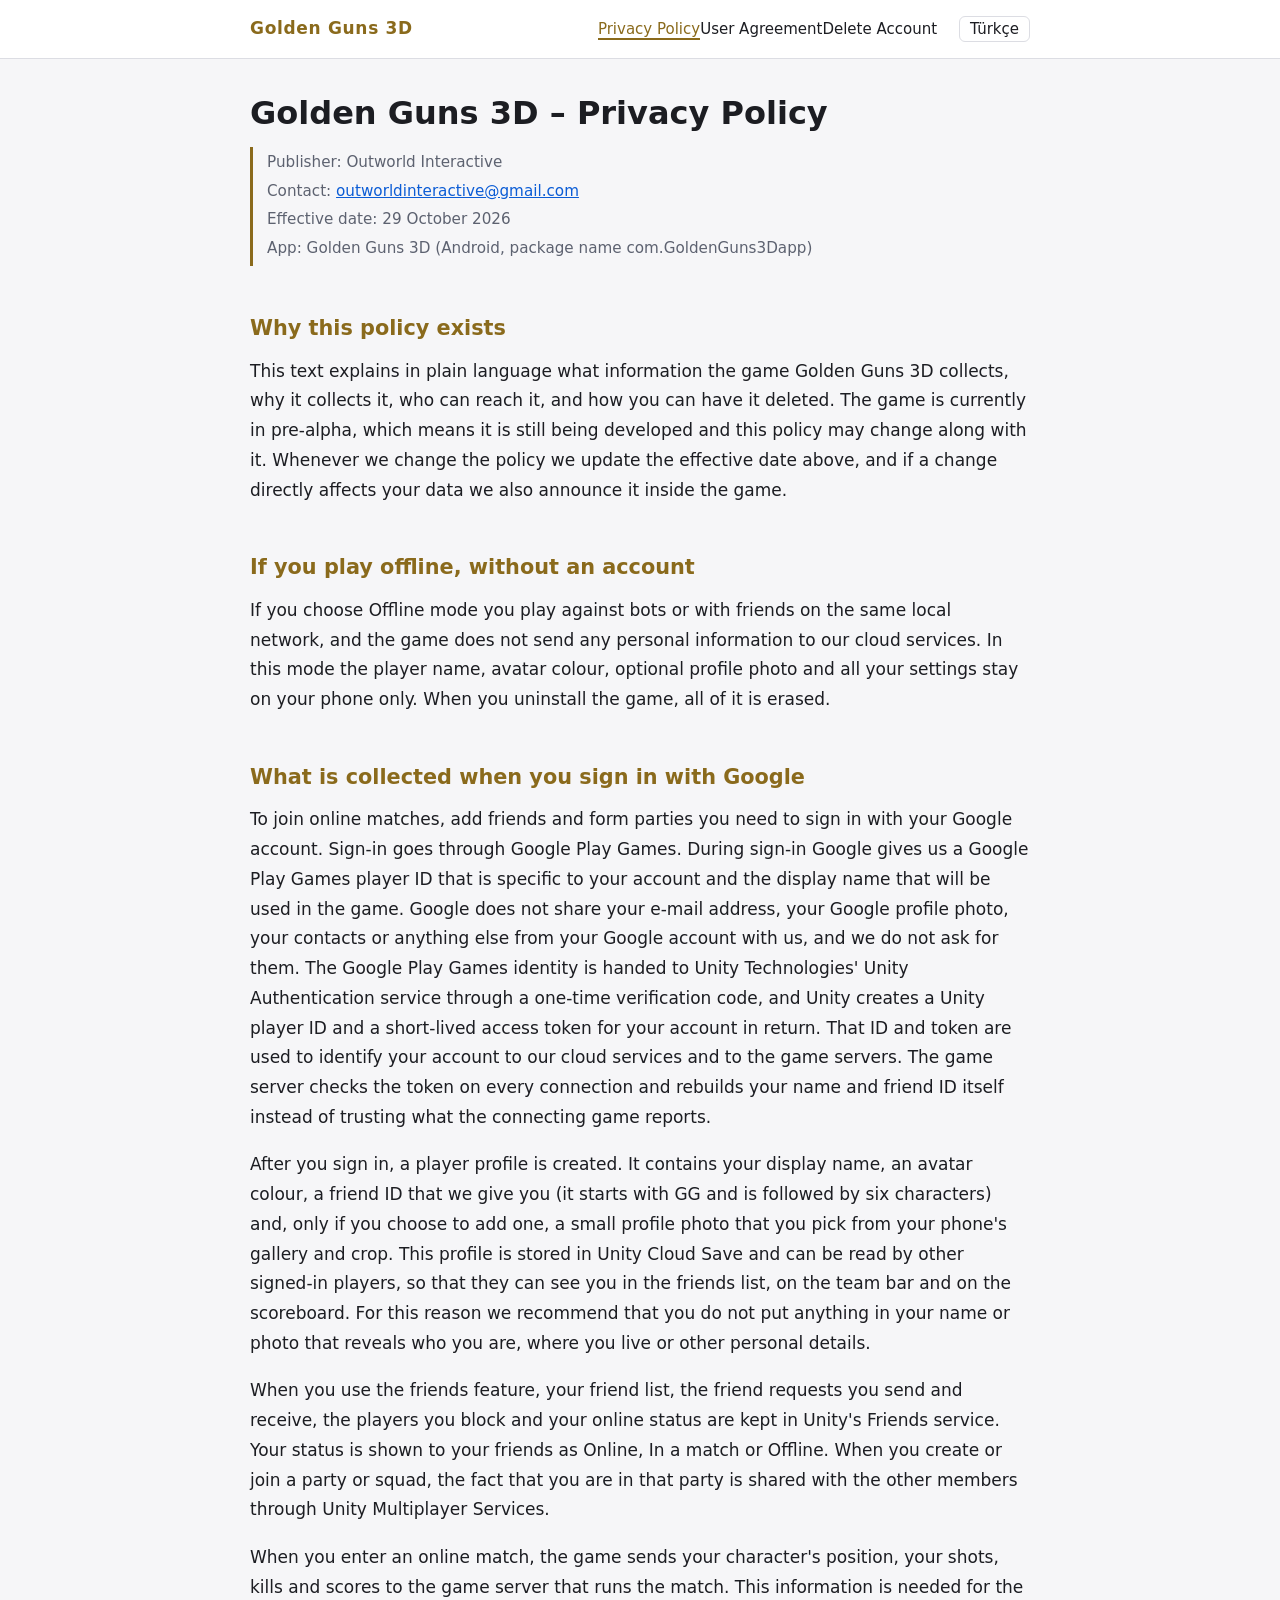
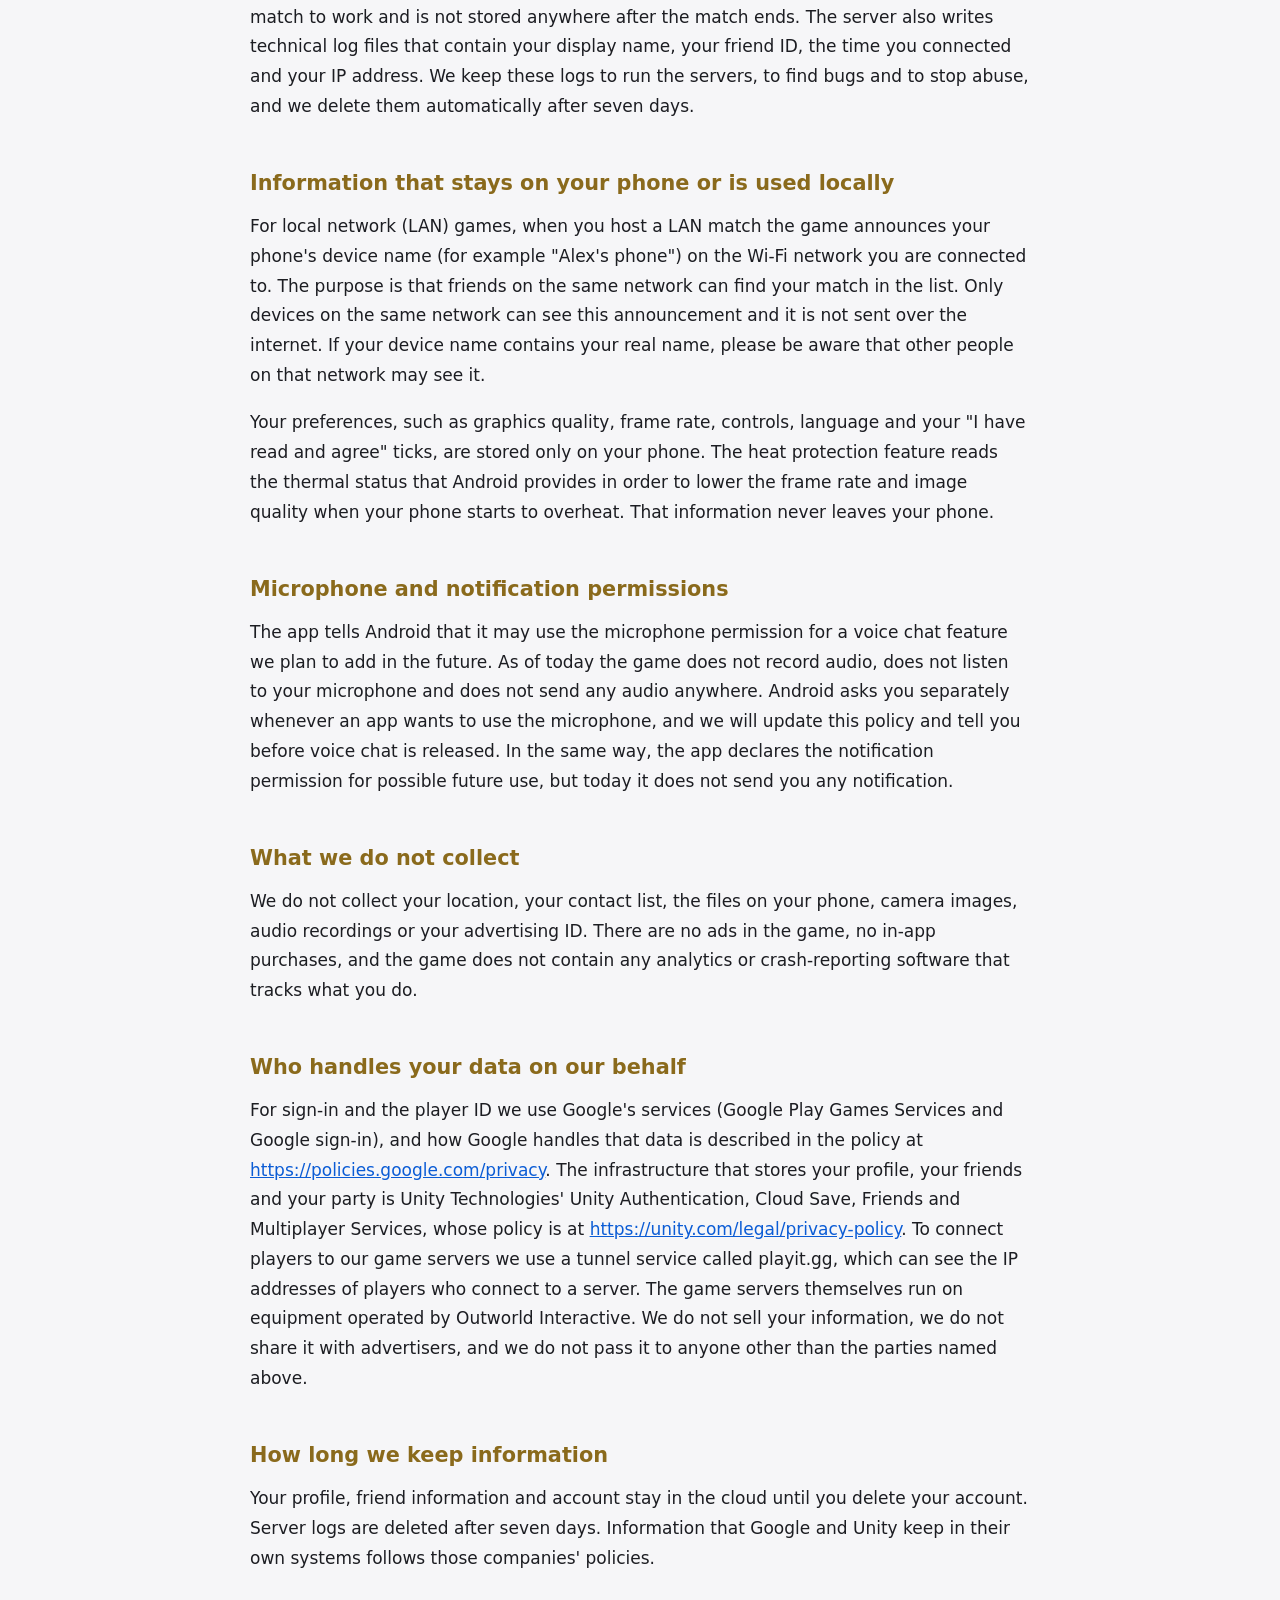
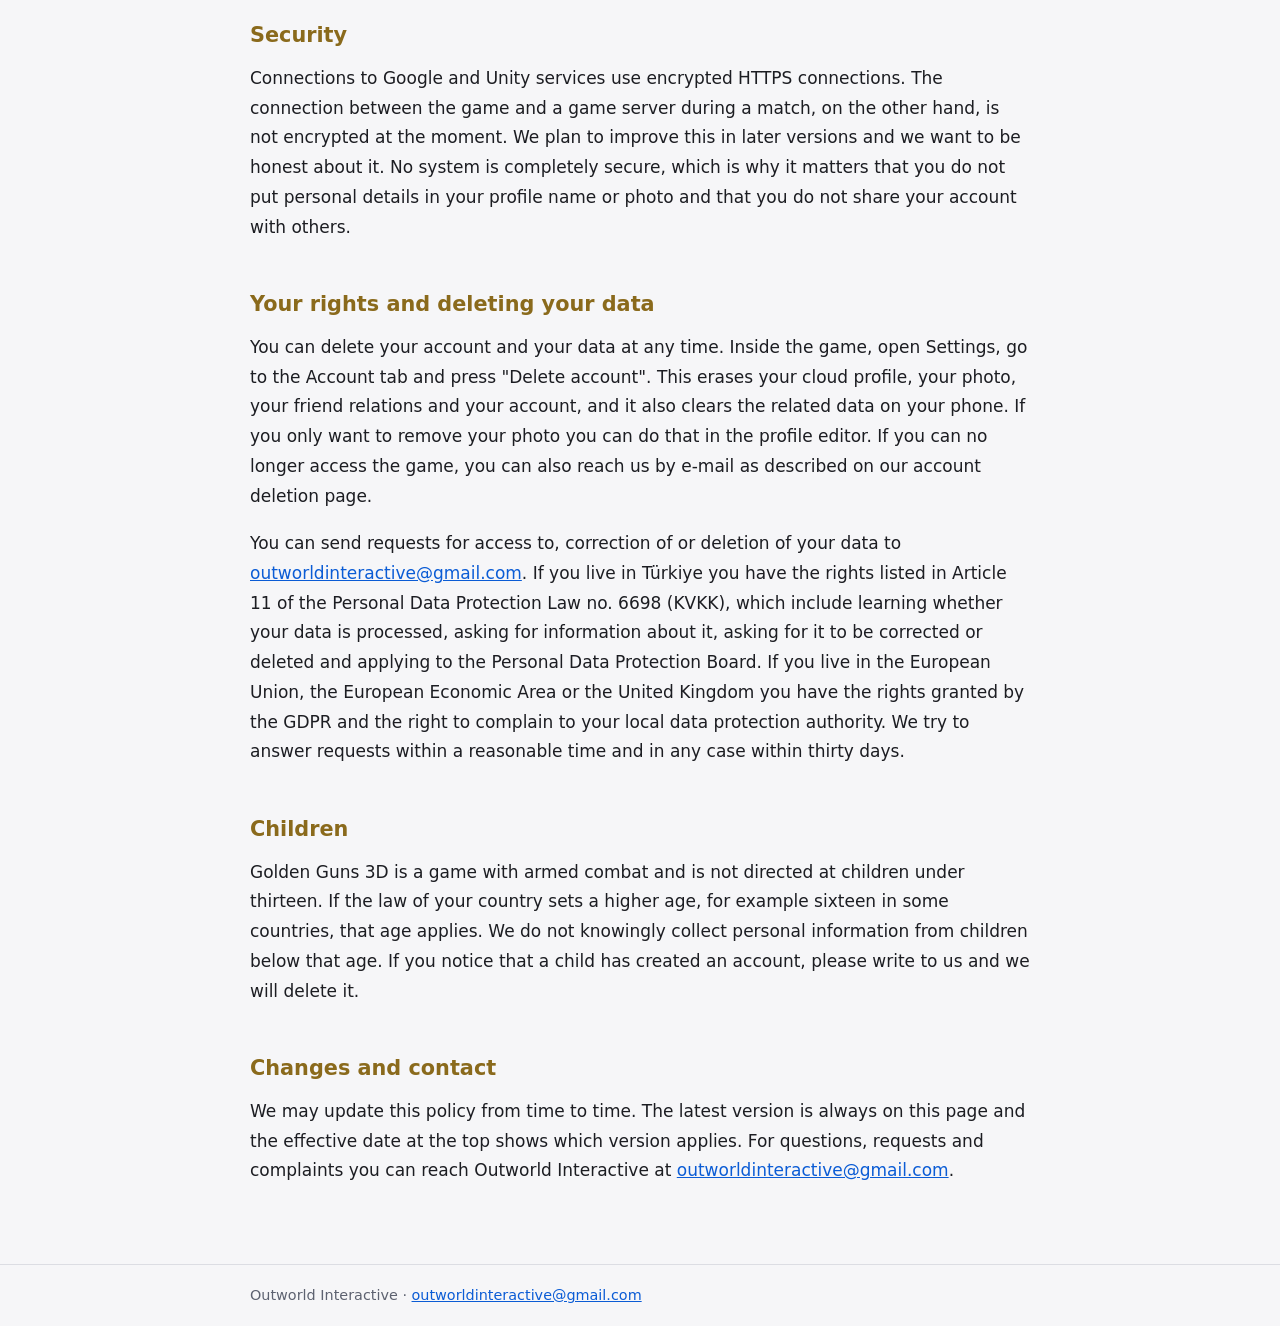
==== en/privacy-policy.html @ fe07d341 "Privacy policy, user agreement and account deletion pages" ====
<!doctype html>
<html lang="en">
<head>
<meta charset="utf-8">
<meta name="viewport" content="width=device-width, initial-scale=1">
<title>Golden Guns 3D – Privacy Policy</title>
<meta name="description" content="Golden Guns 3D - Privacy Policy">
<link rel="stylesheet" href="../style.css">
</head>
<body>
<header><div class="bar"><a class="brand" href="../index.html">Golden Guns 3D</a><nav><a href="privacy-policy.html" class="on">Privacy Policy</a><a href="user-agreement.html">User Agreement</a><a href="delete-account.html">Delete Account</a></nav><span class="lang"><a href="../tr/gizlilik-politikasi.html">Türkçe</a></span></div></header>
<main>
<h1>Golden Guns 3D – Privacy Policy</h1>
<div class="meta"><p>Publisher: Outworld Interactive</p><p>Contact: <a href="mailto:outworldinteractive@gmail.com">outworldinteractive@gmail.com</a></p><p>Effective date: 29 October 2026</p><p>App: Golden Guns 3D (Android, package name com.GoldenGuns3Dapp)</p></div>
<h2>Why this policy exists</h2>
<p>This text explains in plain language what information the game Golden Guns 3D collects, why it collects it, who can reach it, and how you can have it deleted. The game is currently in pre-alpha, which means it is still being developed and this policy may change along with it. Whenever we change the policy we update the effective date above, and if a change directly affects your data we also announce it inside the game.</p>
<h2>If you play offline, without an account</h2>
<p>If you choose Offline mode you play against bots or with friends on the same local network, and the game does not send any personal information to our cloud services. In this mode the player name, avatar colour, optional profile photo and all your settings stay on your phone only. When you uninstall the game, all of it is erased.</p>
<h2>What is collected when you sign in with Google</h2>
<p>To join online matches, add friends and form parties you need to sign in with your Google account. Sign-in goes through Google Play Games. During sign-in Google gives us a Google Play Games player ID that is specific to your account and the display name that will be used in the game. Google does not share your e-mail address, your Google profile photo, your contacts or anything else from your Google account with us, and we do not ask for them. The Google Play Games identity is handed to Unity Technologies' Unity Authentication service through a one-time verification code, and Unity creates a Unity player ID and a short-lived access token for your account in return. That ID and token are used to identify your account to our cloud services and to the game servers. The game server checks the token on every connection and rebuilds your name and friend ID itself instead of trusting what the connecting game reports.</p>
<p>After you sign in, a player profile is created. It contains your display name, an avatar colour, a friend ID that we give you (it starts with GG and is followed by six characters) and, only if you choose to add one, a small profile photo that you pick from your phone's gallery and crop. This profile is stored in Unity Cloud Save and can be read by other signed-in players, so that they can see you in the friends list, on the team bar and on the scoreboard. For this reason we recommend that you do not put anything in your name or photo that reveals who you are, where you live or other personal details.</p>
<p>When you use the friends feature, your friend list, the friend requests you send and receive, the players you block and your online status are kept in Unity's Friends service. Your status is shown to your friends as Online, In a match or Offline. When you create or join a party or squad, the fact that you are in that party is shared with the other members through Unity Multiplayer Services.</p>
<p>When you enter an online match, the game sends your character's position, your shots, kills and scores to the game server that runs the match. This information is needed for the match to work and is not stored anywhere after the match ends. The server also writes technical log files that contain your display name, your friend ID, the time you connected and your IP address. We keep these logs to run the servers, to find bugs and to stop abuse, and we delete them automatically after seven days.</p>
<h2>Information that stays on your phone or is used locally</h2>
<p>For local network (LAN) games, when you host a LAN match the game announces your phone's device name (for example "Alex's phone") on the Wi-Fi network you are connected to. The purpose is that friends on the same network can find your match in the list. Only devices on the same network can see this announcement and it is not sent over the internet. If your device name contains your real name, please be aware that other people on that network may see it.</p>
<p>Your preferences, such as graphics quality, frame rate, controls, language and your "I have read and agree" ticks, are stored only on your phone. The heat protection feature reads the thermal status that Android provides in order to lower the frame rate and image quality when your phone starts to overheat. That information never leaves your phone.</p>
<h2>Microphone and notification permissions</h2>
<p>The app tells Android that it may use the microphone permission for a voice chat feature we plan to add in the future. As of today the game does not record audio, does not listen to your microphone and does not send any audio anywhere. Android asks you separately whenever an app wants to use the microphone, and we will update this policy and tell you before voice chat is released. In the same way, the app declares the notification permission for possible future use, but today it does not send you any notification.</p>
<h2>What we do not collect</h2>
<p>We do not collect your location, your contact list, the files on your phone, camera images, audio recordings or your advertising ID. There are no ads in the game, no in-app purchases, and the game does not contain any analytics or crash-reporting software that tracks what you do.</p>
<h2>Who handles your data on our behalf</h2>
<p>For sign-in and the player ID we use Google's services (Google Play Games Services and Google sign-in), and how Google handles that data is described in the policy at <a href="https://policies.google.com/privacy" rel="noopener">https://policies.google.com/privacy</a>. The infrastructure that stores your profile, your friends and your party is Unity Technologies' Unity Authentication, Cloud Save, Friends and Multiplayer Services, whose policy is at <a href="https://unity.com/legal/privacy-policy" rel="noopener">https://unity.com/legal/privacy-policy</a>. To connect players to our game servers we use a tunnel service called playit.gg, which can see the IP addresses of players who connect to a server. The game servers themselves run on equipment operated by Outworld Interactive. We do not sell your information, we do not share it with advertisers, and we do not pass it to anyone other than the parties named above.</p>
<h2>How long we keep information</h2>
<p>Your profile, friend information and account stay in the cloud until you delete your account. Server logs are deleted after seven days. Information that Google and Unity keep in their own systems follows those companies' policies.</p>
<h2>Security</h2>
<p>Connections to Google and Unity services use encrypted HTTPS connections. The connection between the game and a game server during a match, on the other hand, is not encrypted at the moment. We plan to improve this in later versions and we want to be honest about it. No system is completely secure, which is why it matters that you do not put personal details in your profile name or photo and that you do not share your account with others.</p>
<h2>Your rights and deleting your data</h2>
<p>You can delete your account and your data at any time. Inside the game, open Settings, go to the Account tab and press "Delete account". This erases your cloud profile, your photo, your friend relations and your account, and it also clears the related data on your phone. If you only want to remove your photo you can do that in the profile editor. If you can no longer access the game, you can also reach us by e-mail as described on our account deletion page.</p>
<p>You can send requests for access to, correction of or deletion of your data to <a href="mailto:outworldinteractive@gmail.com">outworldinteractive@gmail.com</a>. If you live in Türkiye you have the rights listed in Article 11 of the Personal Data Protection Law no. 6698 (KVKK), which include learning whether your data is processed, asking for information about it, asking for it to be corrected or deleted and applying to the Personal Data Protection Board. If you live in the European Union, the European Economic Area or the United Kingdom you have the rights granted by the GDPR and the right to complain to your local data protection authority. We try to answer requests within a reasonable time and in any case within thirty days.</p>
<h2>Children</h2>
<p>Golden Guns 3D is a game with armed combat and is not directed at children under thirteen. If the law of your country sets a higher age, for example sixteen in some countries, that age applies. We do not knowingly collect personal information from children below that age. If you notice that a child has created an account, please write to us and we will delete it.</p>
<h2>Changes and contact</h2>
<p>We may update this policy from time to time. The latest version is always on this page and the effective date at the top shows which version applies. For questions, requests and complaints you can reach Outworld Interactive at <a href="mailto:outworldinteractive@gmail.com">outworldinteractive@gmail.com</a>.</p>
</main>
<footer><div>Outworld Interactive &middot; <a href="mailto:outworldinteractive@gmail.com">outworldinteractive@gmail.com</a></div></footer>
</body>
</html>
---- style.css ----
:root { --bg:#0f1116; --card:#171a22; --text:#e9e9ee; --muted:#9aa0ae; --accent:#cba857; --link:#8fc1ff; --line:#2a2f3b; }
@media (prefers-color-scheme: light) { :root { --bg:#f6f6f8; --card:#ffffff; --text:#1c1d22; --muted:#5d6270; --accent:#8a6a1c; --link:#0b5cd5; --line:#dcdde3; } }
* { box-sizing: border-box; }
body { margin:0; background:var(--bg); color:var(--text); font:17px/1.75 system-ui, -apple-system, "Segoe UI", Roboto, Arial, sans-serif; }
header { border-bottom:1px solid var(--line); background:var(--card); }
.bar { max-width:820px; margin:0 auto; padding:14px 20px; display:flex; flex-wrap:wrap; gap:10px 22px; align-items:center; }
.brand { font-weight:700; letter-spacing:.04em; color:var(--accent); text-decoration:none; margin-right:auto; }
nav a, .lang a { color:var(--text); text-decoration:none; font-size:15px; }
nav a:hover, .lang a:hover { color:var(--accent); }
nav a.on { color:var(--accent); border-bottom:2px solid var(--accent); }
.lang a { border:1px solid var(--line); border-radius:6px; padding:3px 10px; }
main { max-width:820px; margin:0 auto; padding:34px 20px 60px; }
h1 { font-size:2rem; line-height:1.25; margin:0 0 14px; }
h2 { font-size:1.3rem; margin:2.1em 0 .5em; color:var(--accent); }
p { margin:0 0 1.05em; }
.meta { color:var(--muted); font-size:.95rem; border-left:3px solid var(--accent); padding:2px 0 2px 14px; margin:0 0 26px; }
.meta p { margin:0 0 .15em; }
a { color:var(--link); }
.cards { display:grid; gap:14px; margin-top:24px; }
.card { display:block; background:var(--card); border:1px solid var(--line); border-radius:10px; padding:16px 18px; text-decoration:none; color:var(--text); }
.card:hover { border-color:var(--accent); }
.card small { display:block; color:var(--muted); }
footer { border-top:1px solid var(--line); color:var(--muted); font-size:.9rem; }
footer div { max-width:820px; margin:0 auto; padding:18px 20px; }
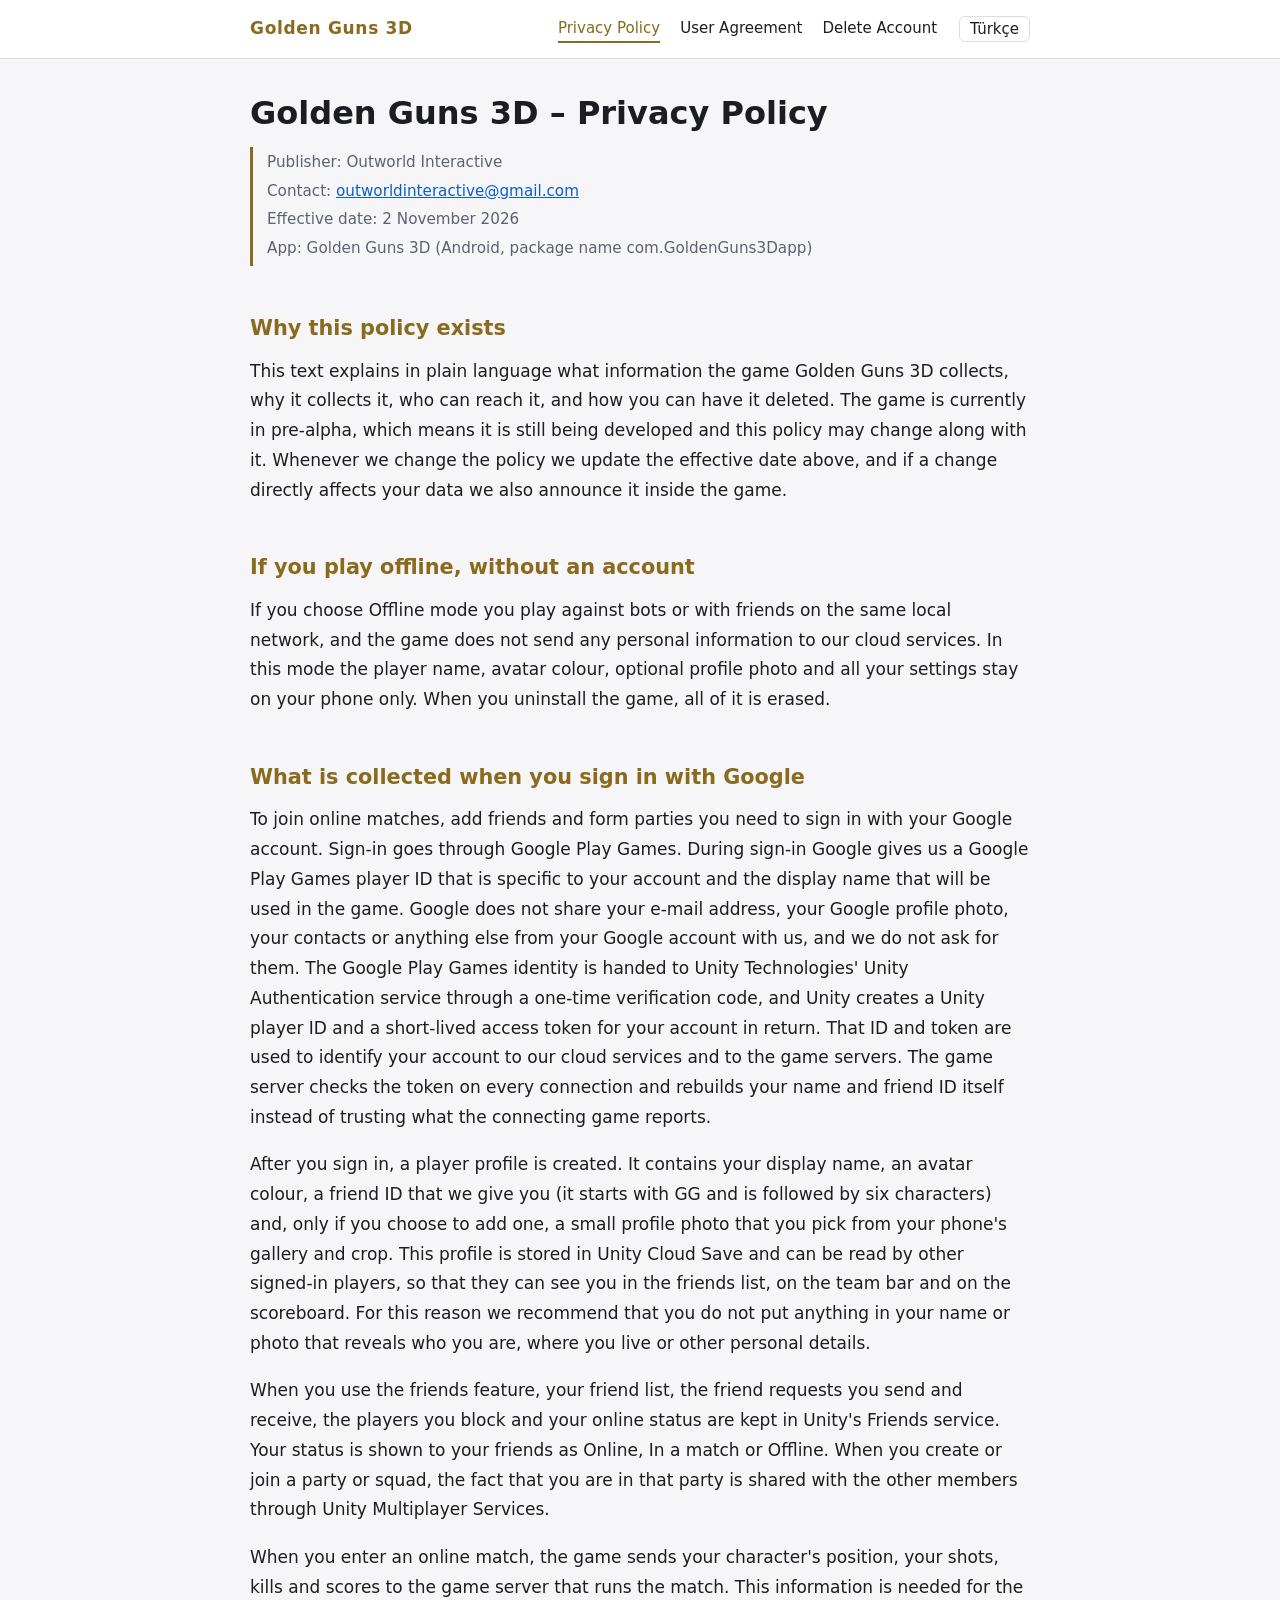
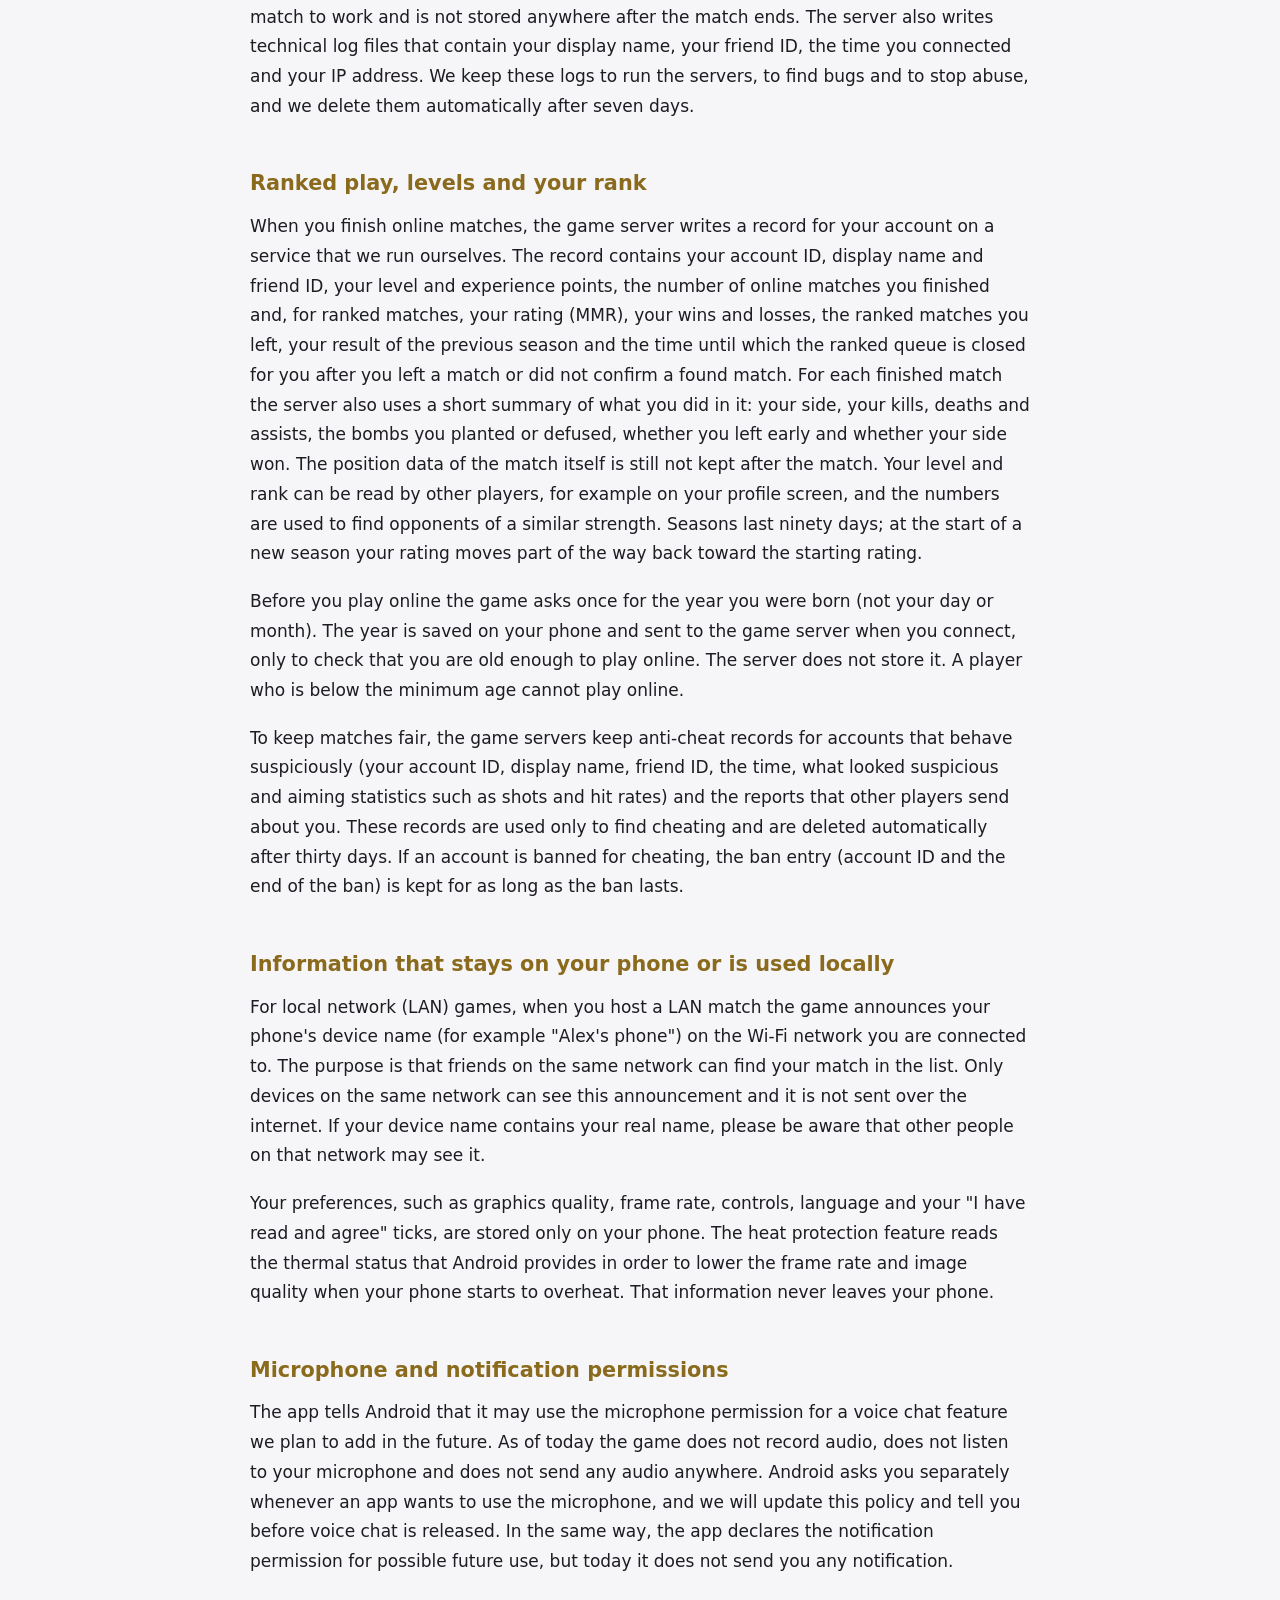
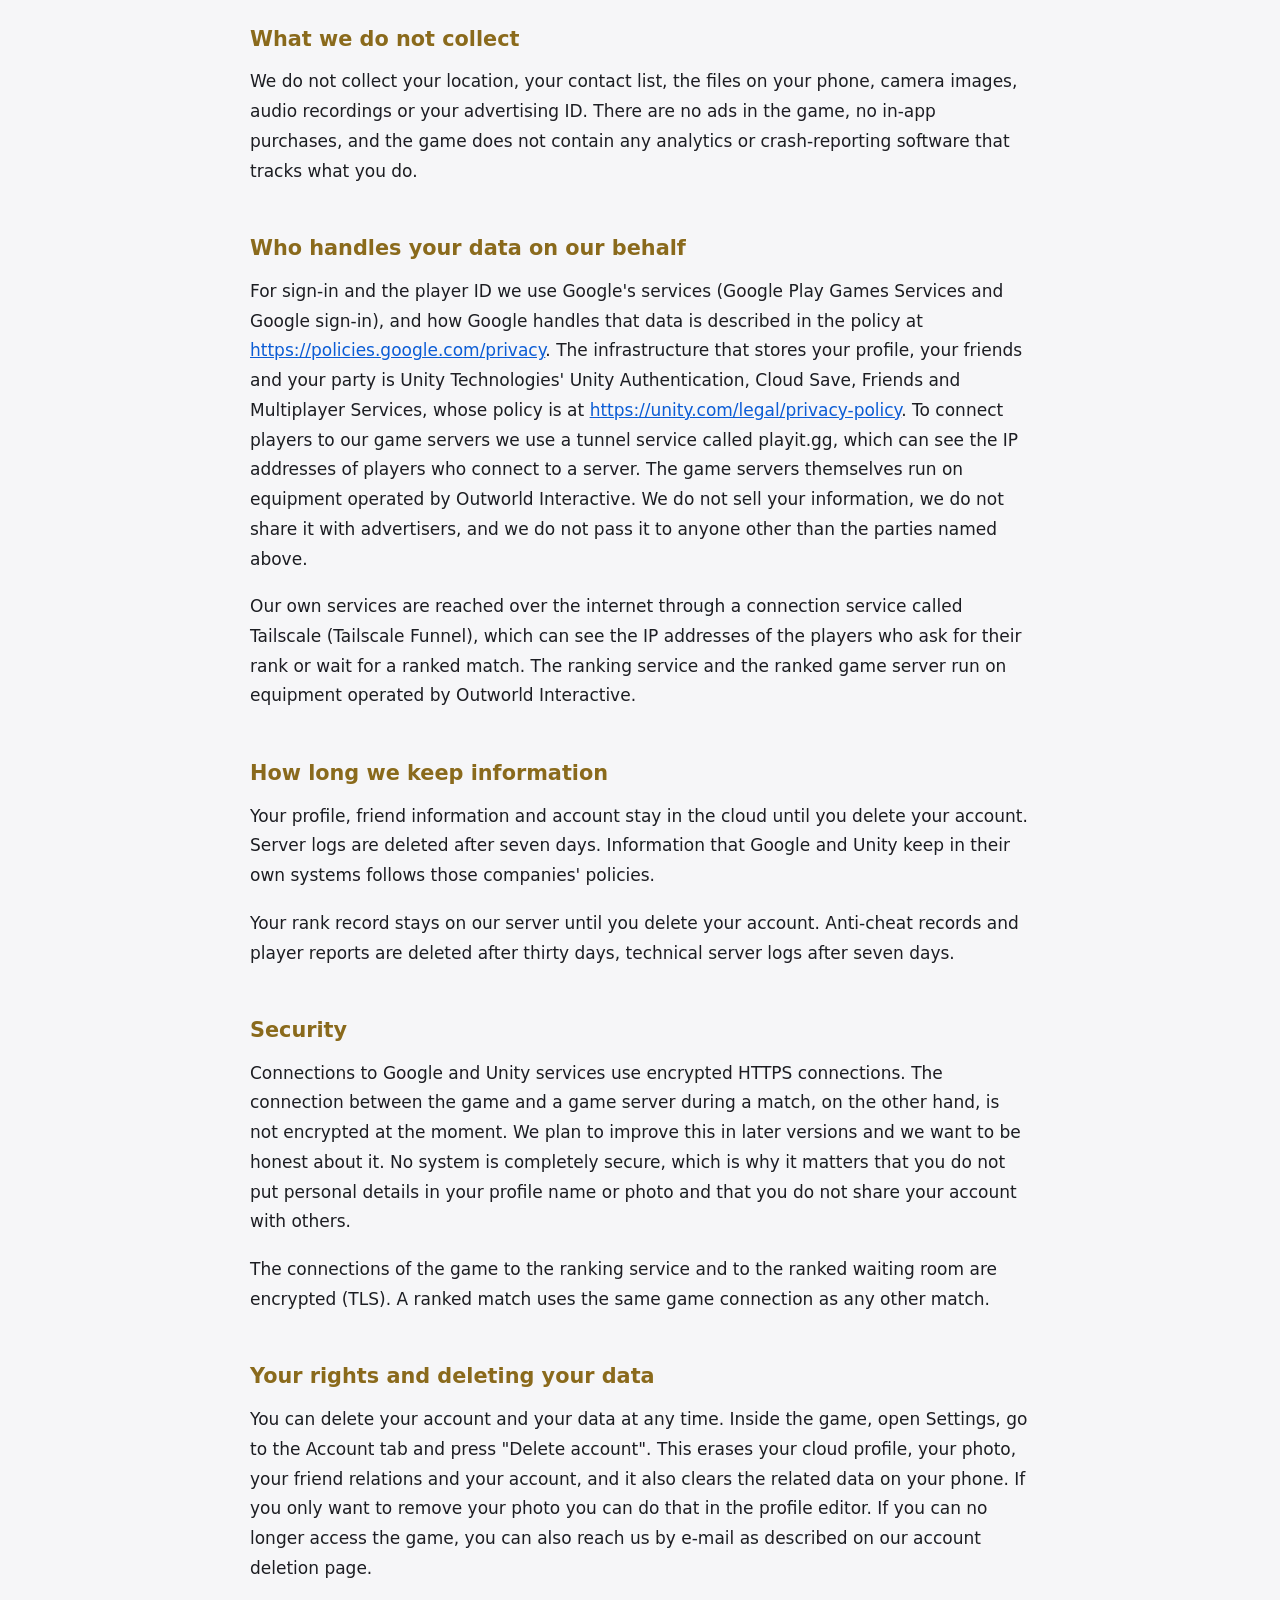
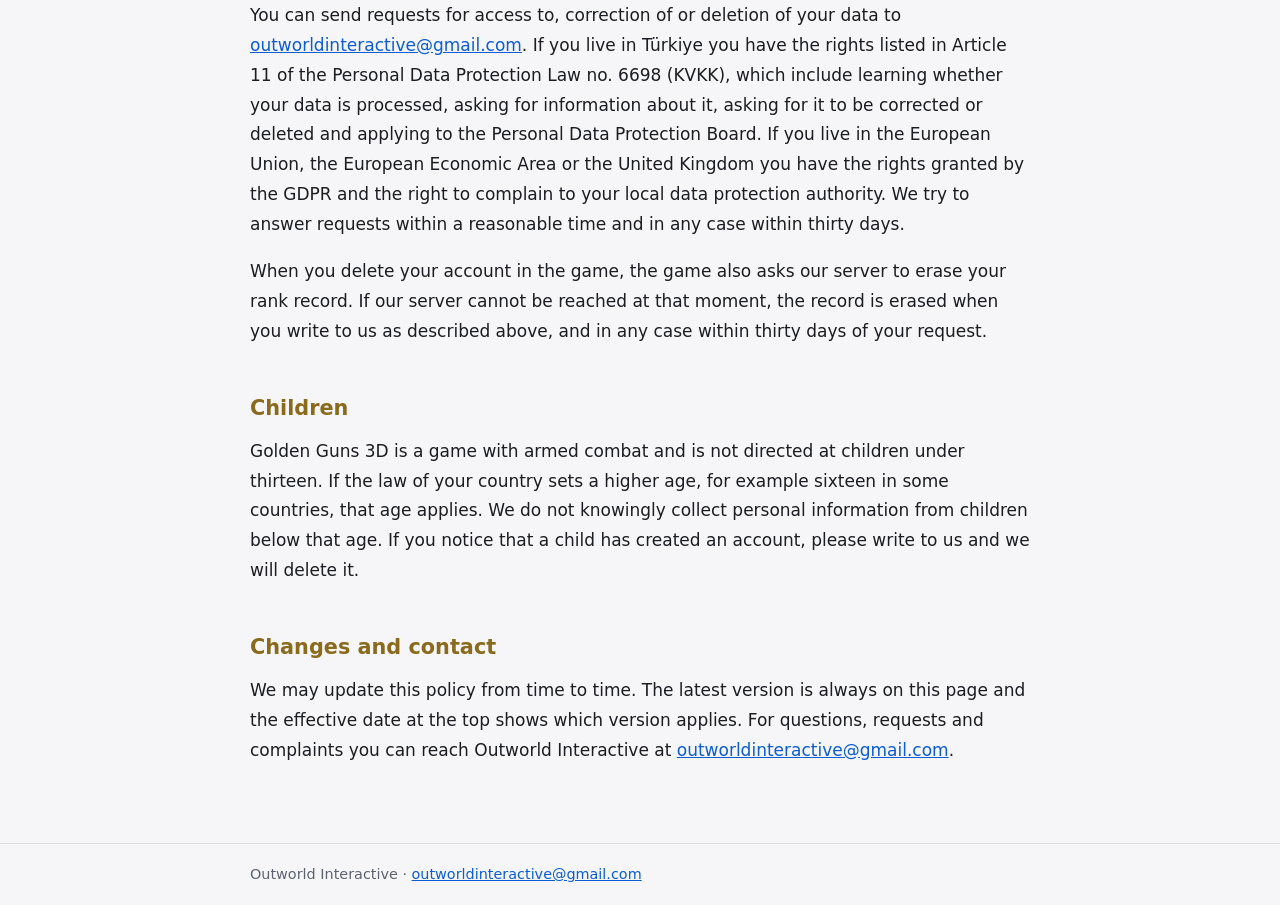
==== commit 8b6aa8fa: "Privacy policy, user agreement and account deletion pages updated (ranked play, fair play, age limit" ====
--- a/en/privacy-policy.html
+++ b/en/privacy-policy.html
@@ -11,7 +11,7 @@
 <header><div class="bar"><a class="brand" href="../index.html">Golden Guns 3D</a><nav><a href="privacy-policy.html" class="on">Privacy Policy</a><a href="user-agreement.html">User Agreement</a><a href="delete-account.html">Delete Account</a></nav><span class="lang"><a href="../tr/gizlilik-politikasi.html">Türkçe</a></span></div></header>
 <main>
 <h1>Golden Guns 3D – Privacy Policy</h1>
-<div class="meta"><p>Publisher: Outworld Interactive</p><p>Contact: <a href="mailto:outworldinteractive@gmail.com">outworldinteractive@gmail.com</a></p><p>Effective date: 29 October 2026</p><p>App: Golden Guns 3D (Android, package name com.GoldenGuns3Dapp)</p></div>
+<div class="meta"><p>Publisher: Outworld Interactive</p><p>Contact: <a href="mailto:outworldinteractive@gmail.com">outworldinteractive@gmail.com</a></p><p>Effective date: 2 November 2026</p><p>App: Golden Guns 3D (Android, package name com.GoldenGuns3Dapp)</p></div>
 <h2>Why this policy exists</h2>
 <p>This text explains in plain language what information the game Golden Guns 3D collects, why it collects it, who can reach it, and how you can have it deleted. The game is currently in pre-alpha, which means it is still being developed and this policy may change along with it. Whenever we change the policy we update the effective date above, and if a change directly affects your data we also announce it inside the game.</p>
 <h2>If you play offline, without an account</h2>
@@ -21,6 +21,10 @@
 <p>After you sign in, a player profile is created. It contains your display name, an avatar colour, a friend ID that we give you (it starts with GG and is followed by six characters) and, only if you choose to add one, a small profile photo that you pick from your phone's gallery and crop. This profile is stored in Unity Cloud Save and can be read by other signed-in players, so that they can see you in the friends list, on the team bar and on the scoreboard. For this reason we recommend that you do not put anything in your name or photo that reveals who you are, where you live or other personal details.</p>
 <p>When you use the friends feature, your friend list, the friend requests you send and receive, the players you block and your online status are kept in Unity's Friends service. Your status is shown to your friends as Online, In a match or Offline. When you create or join a party or squad, the fact that you are in that party is shared with the other members through Unity Multiplayer Services.</p>
 <p>When you enter an online match, the game sends your character's position, your shots, kills and scores to the game server that runs the match. This information is needed for the match to work and is not stored anywhere after the match ends. The server also writes technical log files that contain your display name, your friend ID, the time you connected and your IP address. We keep these logs to run the servers, to find bugs and to stop abuse, and we delete them automatically after seven days.</p>
+<h2>Ranked play, levels and your rank</h2>
+<p>When you finish online matches, the game server writes a record for your account on a service that we run ourselves. The record contains your account ID, display name and friend ID, your level and experience points, the number of online matches you finished and, for ranked matches, your rating (MMR), your wins and losses, the ranked matches you left, your result of the previous season and the time until which the ranked queue is closed for you after you left a match or did not confirm a found match. For each finished match the server also uses a short summary of what you did in it: your side, your kills, deaths and assists, the bombs you planted or defused, whether you left early and whether your side won. The position data of the match itself is still not kept after the match. Your level and rank can be read by other players, for example on your profile screen, and the numbers are used to find opponents of a similar strength. Seasons last ninety days; at the start of a new season your rating moves part of the way back toward the starting rating.</p>
+<p>Before you play online the game asks once for the year you were born (not your day or month). The year is saved on your phone and sent to the game server when you connect, only to check that you are old enough to play online. The server does not store it. A player who is below the minimum age cannot play online.</p>
+<p>To keep matches fair, the game servers keep anti-cheat records for accounts that behave suspiciously (your account ID, display name, friend ID, the time, what looked suspicious and aiming statistics such as shots and hit rates) and the reports that other players send about you. These records are used only to find cheating and are deleted automatically after thirty days. If an account is banned for cheating, the ban entry (account ID and the end of the ban) is kept for as long as the ban lasts.</p>
 <h2>Information that stays on your phone or is used locally</h2>
 <p>For local network (LAN) games, when you host a LAN match the game announces your phone's device name (for example "Alex's phone") on the Wi-Fi network you are connected to. The purpose is that friends on the same network can find your match in the list. Only devices on the same network can see this announcement and it is not sent over the internet. If your device name contains your real name, please be aware that other people on that network may see it.</p>
 <p>Your preferences, such as graphics quality, frame rate, controls, language and your "I have read and agree" ticks, are stored only on your phone. The heat protection feature reads the thermal status that Android provides in order to lower the frame rate and image quality when your phone starts to overheat. That information never leaves your phone.</p>
@@ -30,13 +34,17 @@
 <p>We do not collect your location, your contact list, the files on your phone, camera images, audio recordings or your advertising ID. There are no ads in the game, no in-app purchases, and the game does not contain any analytics or crash-reporting software that tracks what you do.</p>
 <h2>Who handles your data on our behalf</h2>
 <p>For sign-in and the player ID we use Google's services (Google Play Games Services and Google sign-in), and how Google handles that data is described in the policy at <a href="https://policies.google.com/privacy" rel="noopener">https://policies.google.com/privacy</a>. The infrastructure that stores your profile, your friends and your party is Unity Technologies' Unity Authentication, Cloud Save, Friends and Multiplayer Services, whose policy is at <a href="https://unity.com/legal/privacy-policy" rel="noopener">https://unity.com/legal/privacy-policy</a>. To connect players to our game servers we use a tunnel service called playit.gg, which can see the IP addresses of players who connect to a server. The game servers themselves run on equipment operated by Outworld Interactive. We do not sell your information, we do not share it with advertisers, and we do not pass it to anyone other than the parties named above.</p>
+<p>Our own services are reached over the internet through a connection service called Tailscale (Tailscale Funnel), which can see the IP addresses of the players who ask for their rank or wait for a ranked match. The ranking service and the ranked game server run on equipment operated by Outworld Interactive.</p>
 <h2>How long we keep information</h2>
 <p>Your profile, friend information and account stay in the cloud until you delete your account. Server logs are deleted after seven days. Information that Google and Unity keep in their own systems follows those companies' policies.</p>
+<p>Your rank record stays on our server until you delete your account. Anti-cheat records and player reports are deleted after thirty days, technical server logs after seven days.</p>
 <h2>Security</h2>
 <p>Connections to Google and Unity services use encrypted HTTPS connections. The connection between the game and a game server during a match, on the other hand, is not encrypted at the moment. We plan to improve this in later versions and we want to be honest about it. No system is completely secure, which is why it matters that you do not put personal details in your profile name or photo and that you do not share your account with others.</p>
+<p>The connections of the game to the ranking service and to the ranked waiting room are encrypted (TLS). A ranked match uses the same game connection as any other match.</p>
 <h2>Your rights and deleting your data</h2>
 <p>You can delete your account and your data at any time. Inside the game, open Settings, go to the Account tab and press "Delete account". This erases your cloud profile, your photo, your friend relations and your account, and it also clears the related data on your phone. If you only want to remove your photo you can do that in the profile editor. If you can no longer access the game, you can also reach us by e-mail as described on our account deletion page.</p>
 <p>You can send requests for access to, correction of or deletion of your data to <a href="mailto:outworldinteractive@gmail.com">outworldinteractive@gmail.com</a>. If you live in Türkiye you have the rights listed in Article 11 of the Personal Data Protection Law no. 6698 (KVKK), which include learning whether your data is processed, asking for information about it, asking for it to be corrected or deleted and applying to the Personal Data Protection Board. If you live in the European Union, the European Economic Area or the United Kingdom you have the rights granted by the GDPR and the right to complain to your local data protection authority. We try to answer requests within a reasonable time and in any case within thirty days.</p>
+<p>When you delete your account in the game, the game also asks our server to erase your rank record. If our server cannot be reached at that moment, the record is erased when you write to us as described above, and in any case within thirty days of your request.</p>
 <h2>Children</h2>
 <p>Golden Guns 3D is a game with armed combat and is not directed at children under thirteen. If the law of your country sets a higher age, for example sixteen in some countries, that age applies. We do not knowingly collect personal information from children below that age. If you notice that a child has created an account, please write to us and we will delete it.</p>
 <h2>Changes and contact</h2>
--- a/style.css
+++ b/style.css
@@ -5,6 +5,7 @@
 header { border-bottom:1px solid var(--line); background:var(--card); }
 .bar { max-width:820px; margin:0 auto; padding:14px 20px; display:flex; flex-wrap:wrap; gap:10px 22px; align-items:center; }
 .brand { font-weight:700; letter-spacing:.04em; color:var(--accent); text-decoration:none; margin-right:auto; }
+nav { display:flex; flex-wrap:wrap; gap:6px 20px; }
 nav a, .lang a { color:var(--text); text-decoration:none; font-size:15px; }
 nav a:hover, .lang a:hover { color:var(--accent); }
 nav a.on { color:var(--accent); border-bottom:2px solid var(--accent); }
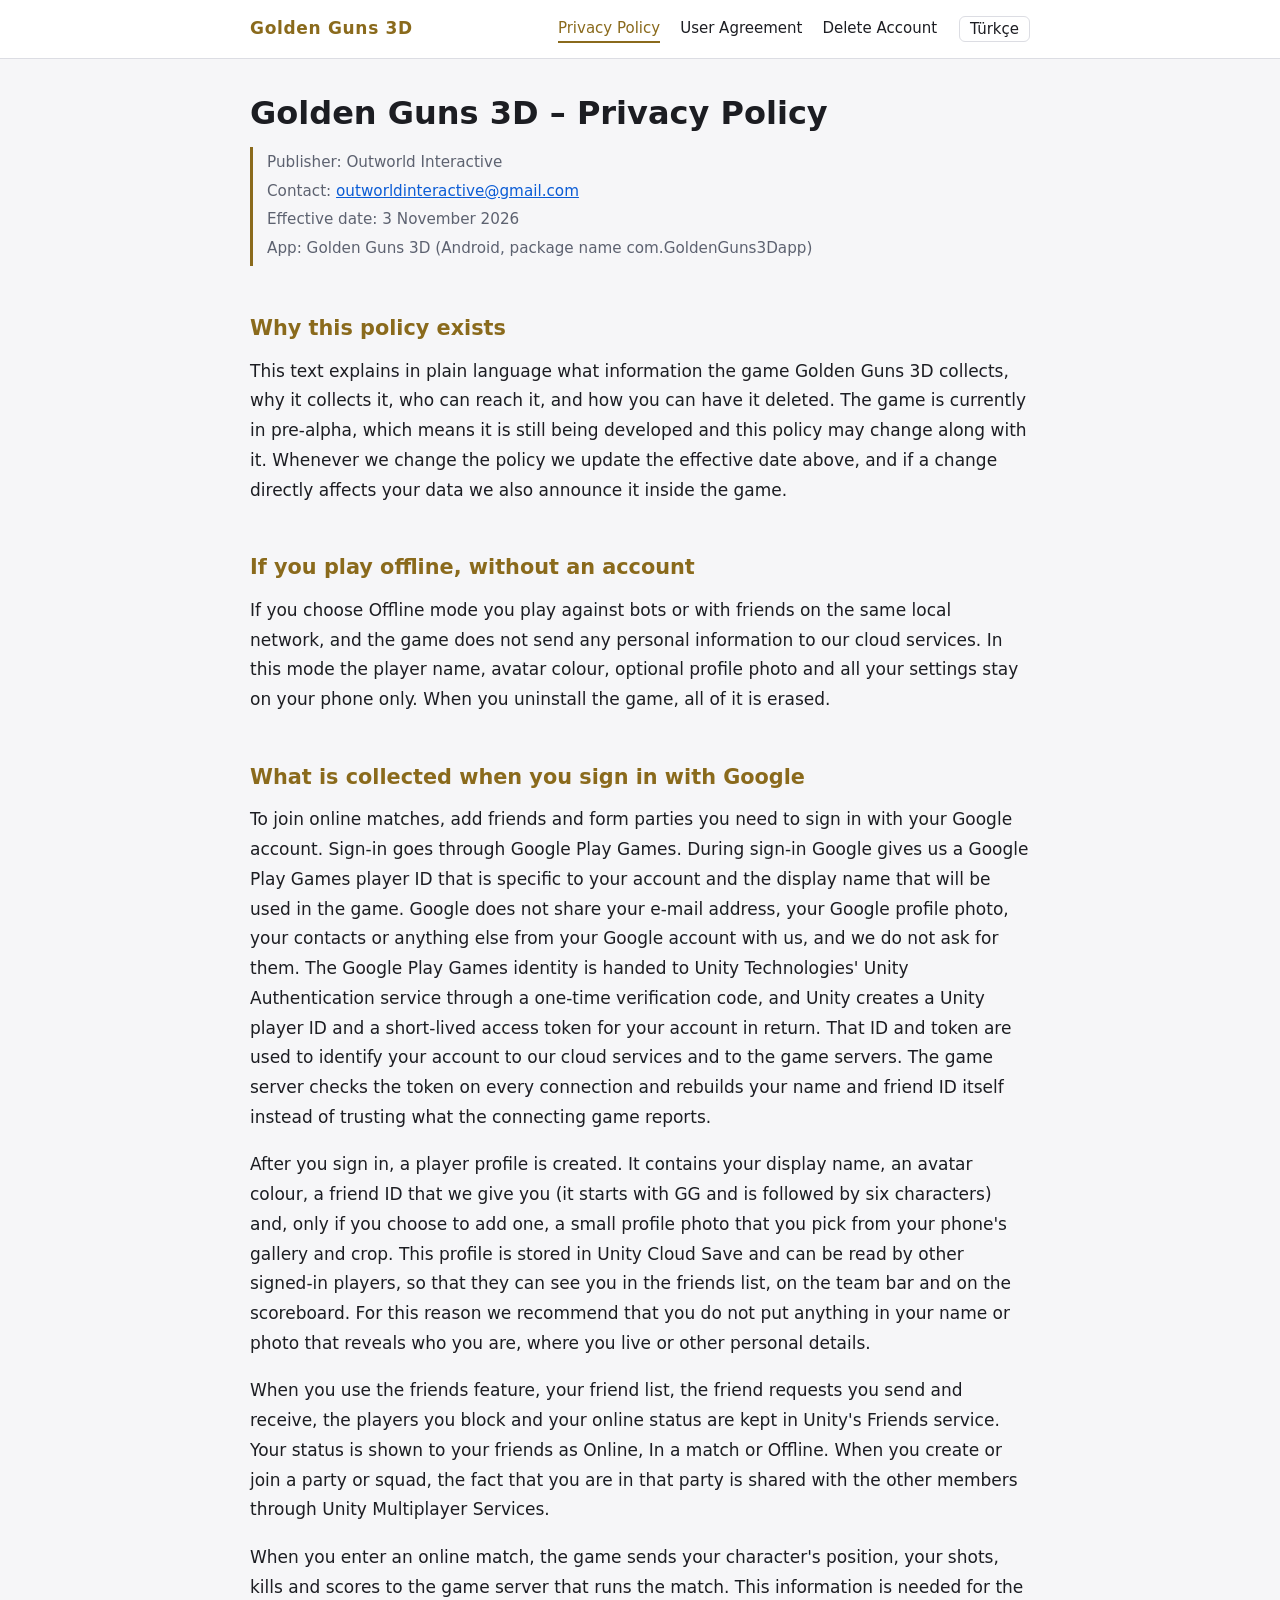
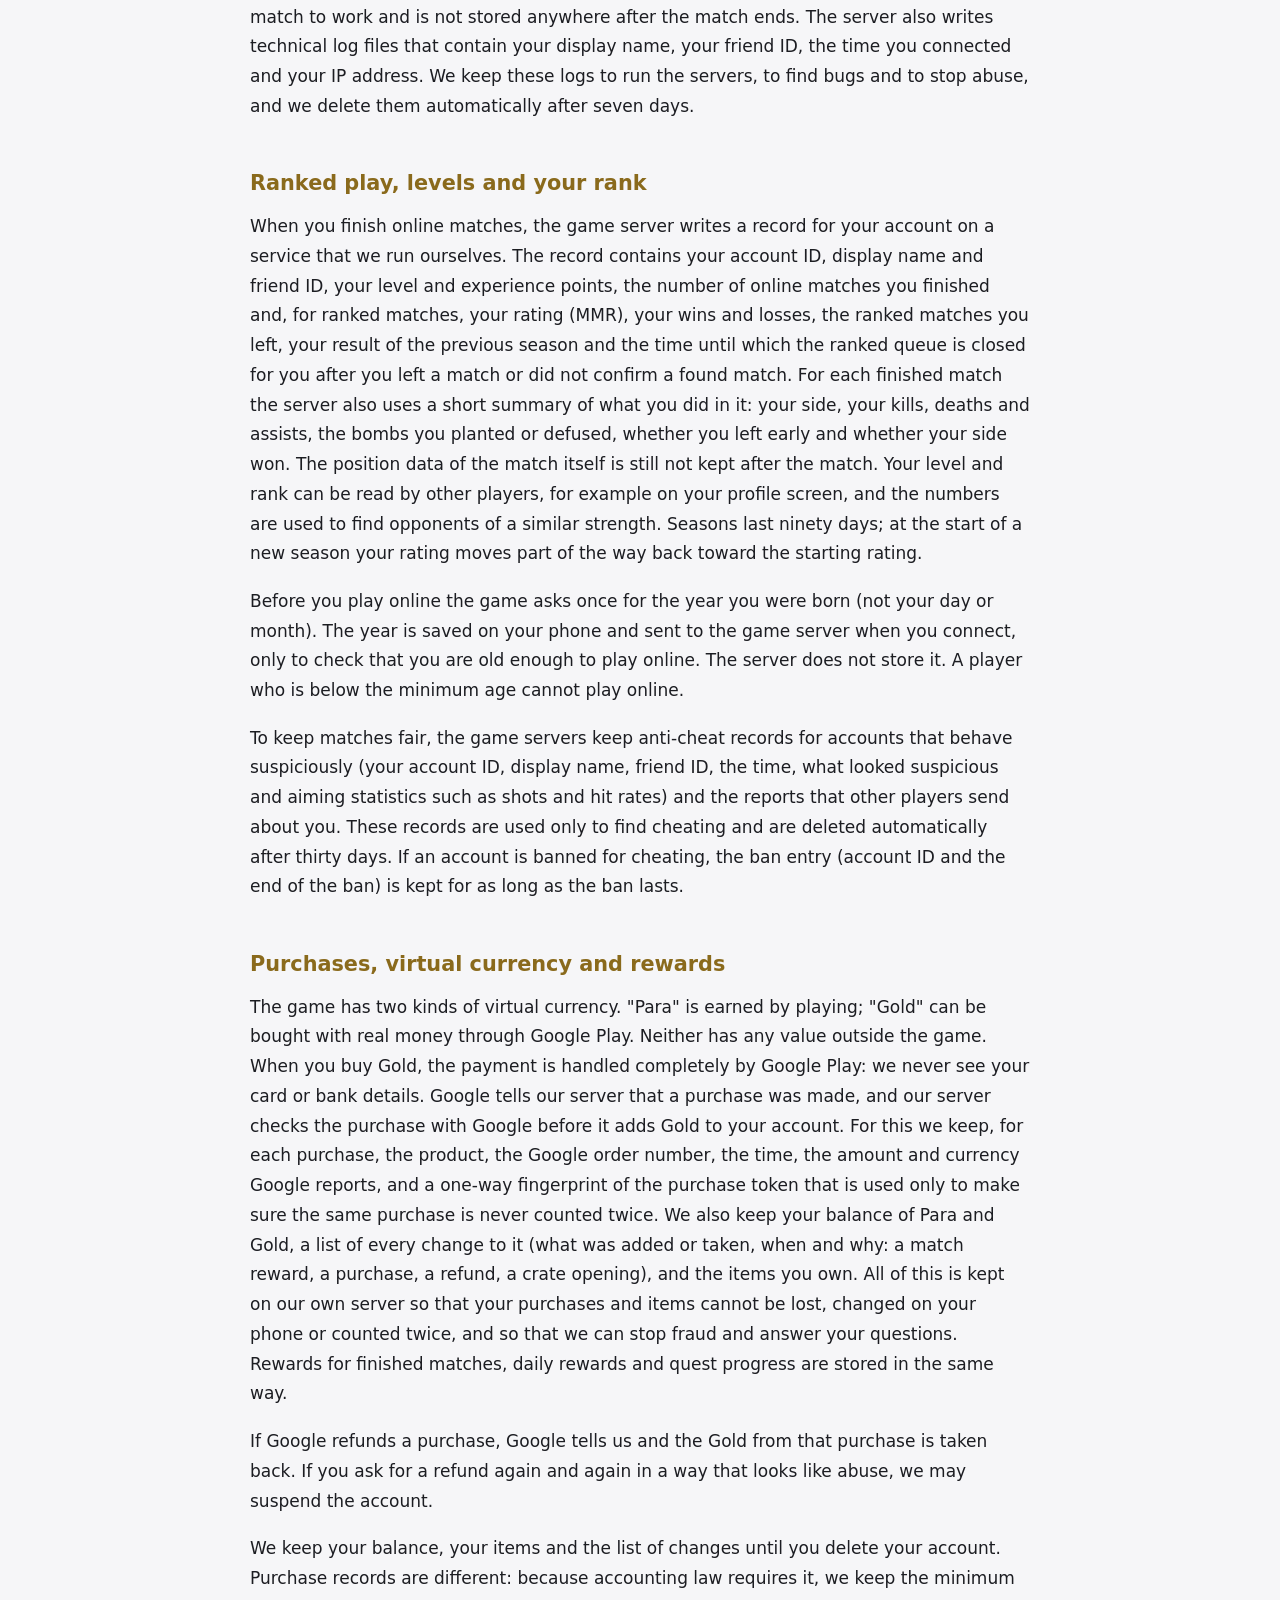
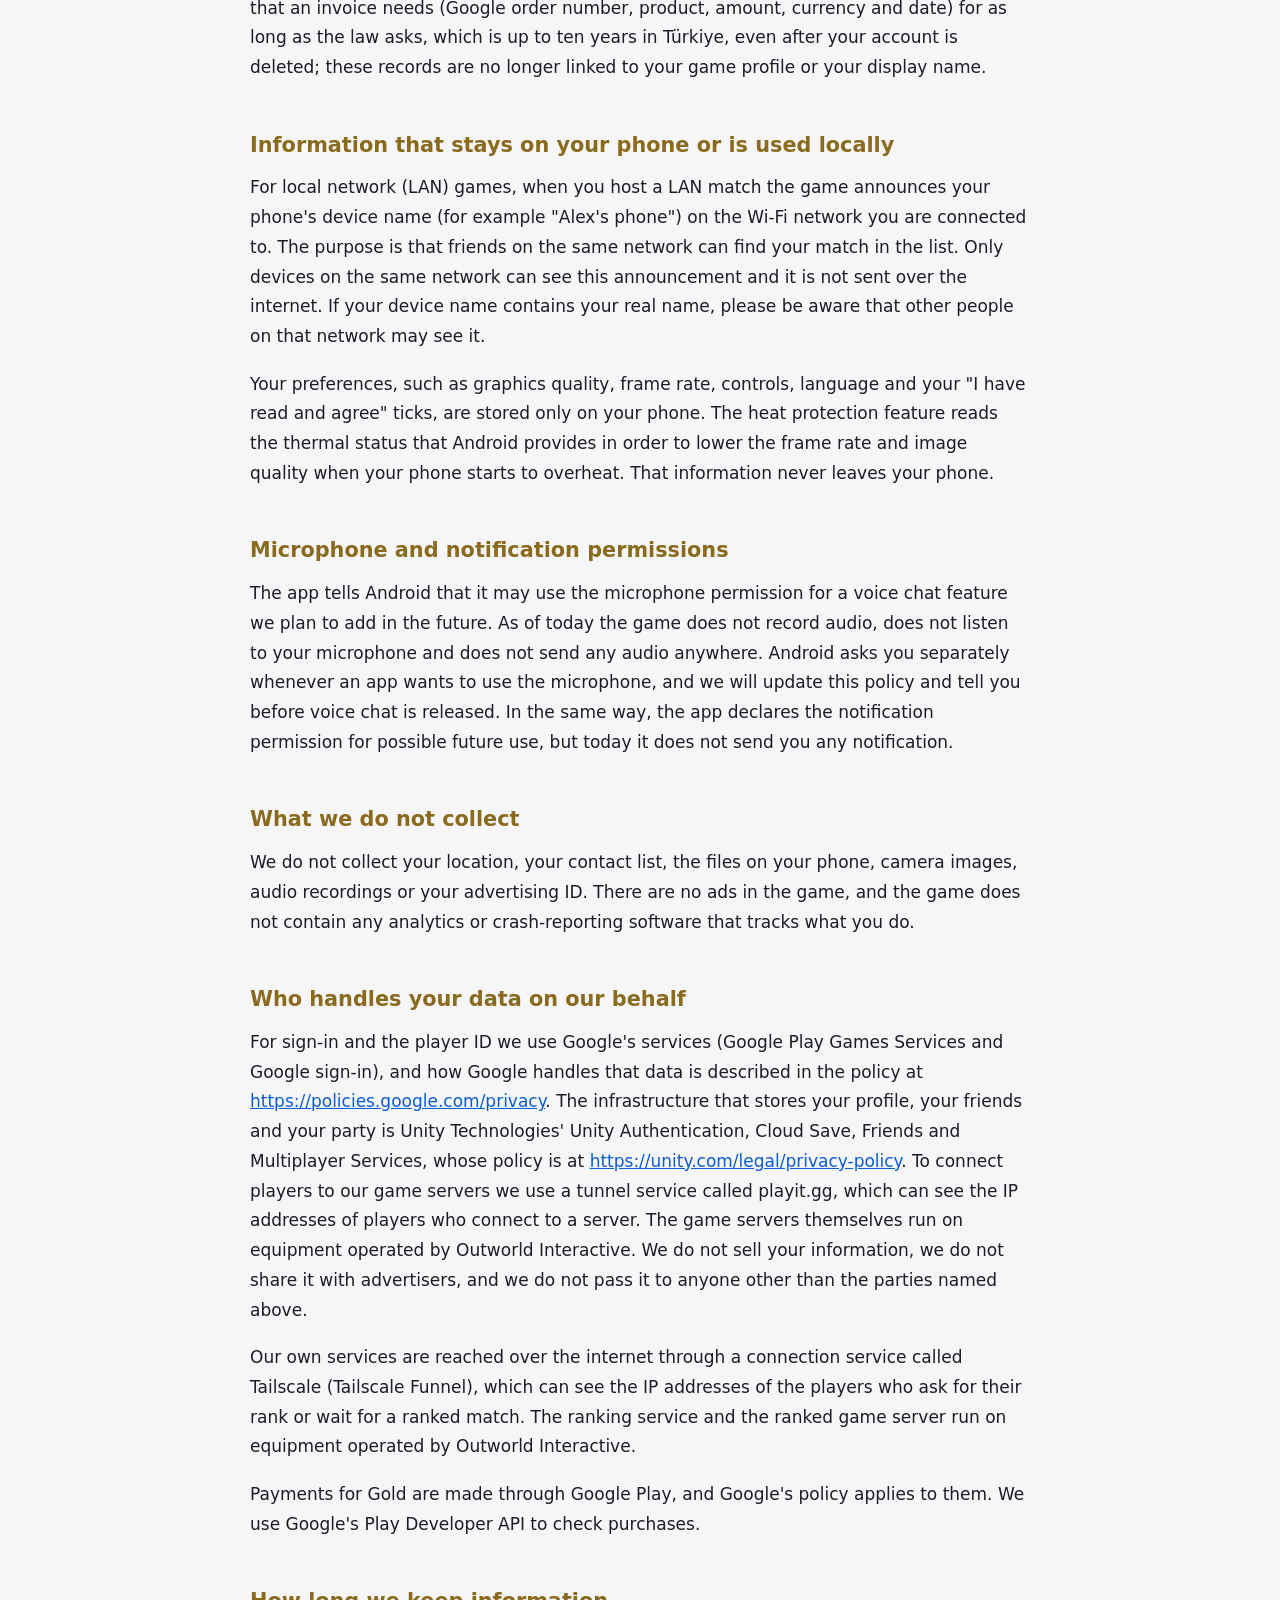
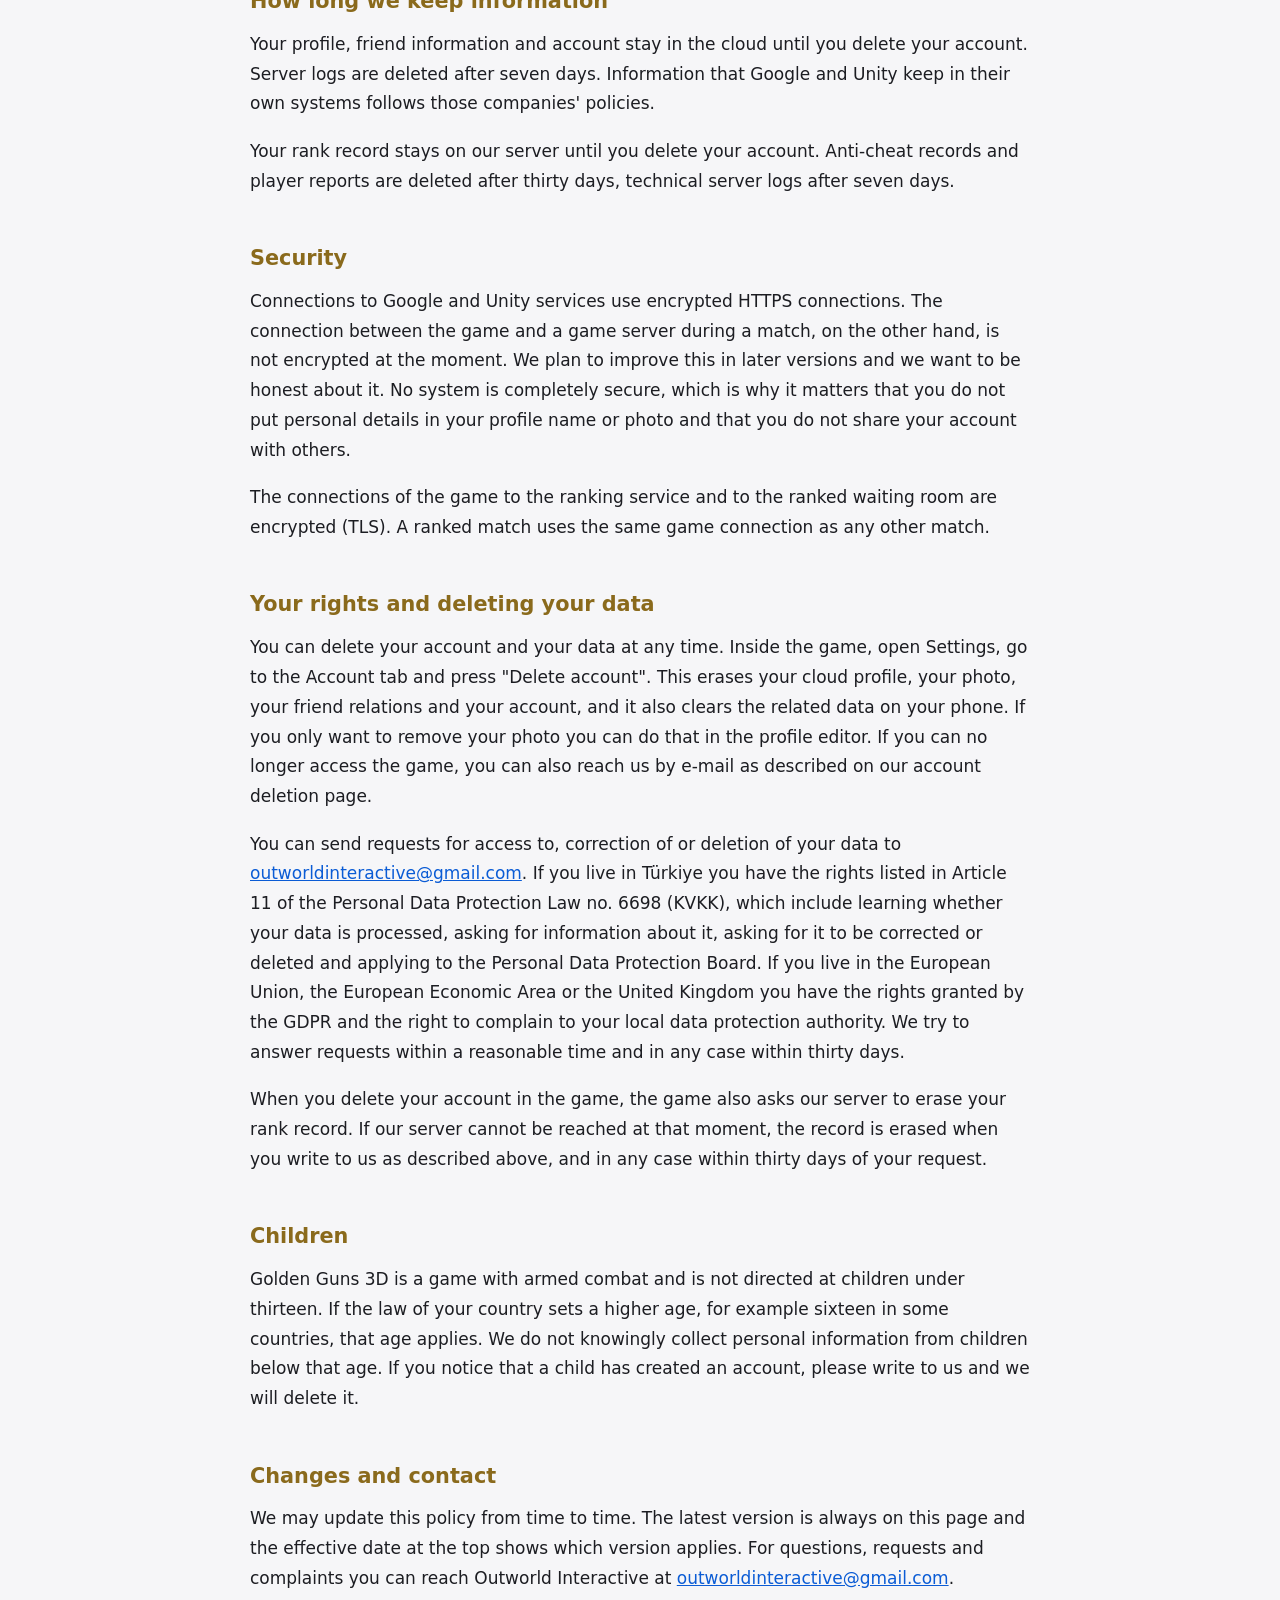
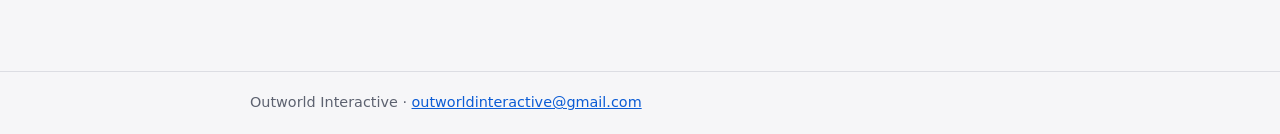
==== commit b3cebd19: "Privacy policy and user agreement: virtual currency (Para, Gold), crates and items, purchases throug" ====
--- a/en/privacy-policy.html
+++ b/en/privacy-policy.html
@@ -11,7 +11,7 @@
 <header><div class="bar"><a class="brand" href="../index.html">Golden Guns 3D</a><nav><a href="privacy-policy.html" class="on">Privacy Policy</a><a href="user-agreement.html">User Agreement</a><a href="delete-account.html">Delete Account</a></nav><span class="lang"><a href="../tr/gizlilik-politikasi.html">Türkçe</a></span></div></header>
 <main>
 <h1>Golden Guns 3D – Privacy Policy</h1>
-<div class="meta"><p>Publisher: Outworld Interactive</p><p>Contact: <a href="mailto:outworldinteractive@gmail.com">outworldinteractive@gmail.com</a></p><p>Effective date: 2 November 2026</p><p>App: Golden Guns 3D (Android, package name com.GoldenGuns3Dapp)</p></div>
+<div class="meta"><p>Publisher: Outworld Interactive</p><p>Contact: <a href="mailto:outworldinteractive@gmail.com">outworldinteractive@gmail.com</a></p><p>Effective date: 3 November 2026</p><p>App: Golden Guns 3D (Android, package name com.GoldenGuns3Dapp)</p></div>
 <h2>Why this policy exists</h2>
 <p>This text explains in plain language what information the game Golden Guns 3D collects, why it collects it, who can reach it, and how you can have it deleted. The game is currently in pre-alpha, which means it is still being developed and this policy may change along with it. Whenever we change the policy we update the effective date above, and if a change directly affects your data we also announce it inside the game.</p>
 <h2>If you play offline, without an account</h2>
@@ -25,16 +25,21 @@
 <p>When you finish online matches, the game server writes a record for your account on a service that we run ourselves. The record contains your account ID, display name and friend ID, your level and experience points, the number of online matches you finished and, for ranked matches, your rating (MMR), your wins and losses, the ranked matches you left, your result of the previous season and the time until which the ranked queue is closed for you after you left a match or did not confirm a found match. For each finished match the server also uses a short summary of what you did in it: your side, your kills, deaths and assists, the bombs you planted or defused, whether you left early and whether your side won. The position data of the match itself is still not kept after the match. Your level and rank can be read by other players, for example on your profile screen, and the numbers are used to find opponents of a similar strength. Seasons last ninety days; at the start of a new season your rating moves part of the way back toward the starting rating.</p>
 <p>Before you play online the game asks once for the year you were born (not your day or month). The year is saved on your phone and sent to the game server when you connect, only to check that you are old enough to play online. The server does not store it. A player who is below the minimum age cannot play online.</p>
 <p>To keep matches fair, the game servers keep anti-cheat records for accounts that behave suspiciously (your account ID, display name, friend ID, the time, what looked suspicious and aiming statistics such as shots and hit rates) and the reports that other players send about you. These records are used only to find cheating and are deleted automatically after thirty days. If an account is banned for cheating, the ban entry (account ID and the end of the ban) is kept for as long as the ban lasts.</p>
+<h2>Purchases, virtual currency and rewards</h2>
+<p>The game has two kinds of virtual currency. "Para" is earned by playing; "Gold" can be bought with real money through Google Play. Neither has any value outside the game. When you buy Gold, the payment is handled completely by Google Play: we never see your card or bank details. Google tells our server that a purchase was made, and our server checks the purchase with Google before it adds Gold to your account. For this we keep, for each purchase, the product, the Google order number, the time, the amount and currency Google reports, and a one-way fingerprint of the purchase token that is used only to make sure the same purchase is never counted twice. We also keep your balance of Para and Gold, a list of every change to it (what was added or taken, when and why: a match reward, a purchase, a refund, a crate opening), and the items you own. All of this is kept on our own server so that your purchases and items cannot be lost, changed on your phone or counted twice, and so that we can stop fraud and answer your questions. Rewards for finished matches, daily rewards and quest progress are stored in the same way.</p>
+<p>If Google refunds a purchase, Google tells us and the Gold from that purchase is taken back. If you ask for a refund again and again in a way that looks like abuse, we may suspend the account.</p>
+<p>We keep your balance, your items and the list of changes until you delete your account. Purchase records are different: because accounting law requires it, we keep the minimum that an invoice needs (Google order number, product, amount, currency and date) for as long as the law asks, which is up to ten years in Türkiye, even after your account is deleted; these records are no longer linked to your game profile or your display name.</p>
 <h2>Information that stays on your phone or is used locally</h2>
 <p>For local network (LAN) games, when you host a LAN match the game announces your phone's device name (for example "Alex's phone") on the Wi-Fi network you are connected to. The purpose is that friends on the same network can find your match in the list. Only devices on the same network can see this announcement and it is not sent over the internet. If your device name contains your real name, please be aware that other people on that network may see it.</p>
 <p>Your preferences, such as graphics quality, frame rate, controls, language and your "I have read and agree" ticks, are stored only on your phone. The heat protection feature reads the thermal status that Android provides in order to lower the frame rate and image quality when your phone starts to overheat. That information never leaves your phone.</p>
 <h2>Microphone and notification permissions</h2>
 <p>The app tells Android that it may use the microphone permission for a voice chat feature we plan to add in the future. As of today the game does not record audio, does not listen to your microphone and does not send any audio anywhere. Android asks you separately whenever an app wants to use the microphone, and we will update this policy and tell you before voice chat is released. In the same way, the app declares the notification permission for possible future use, but today it does not send you any notification.</p>
 <h2>What we do not collect</h2>
-<p>We do not collect your location, your contact list, the files on your phone, camera images, audio recordings or your advertising ID. There are no ads in the game, no in-app purchases, and the game does not contain any analytics or crash-reporting software that tracks what you do.</p>
+<p>We do not collect your location, your contact list, the files on your phone, camera images, audio recordings or your advertising ID. There are no ads in the game, and the game does not contain any analytics or crash-reporting software that tracks what you do.</p>
 <h2>Who handles your data on our behalf</h2>
 <p>For sign-in and the player ID we use Google's services (Google Play Games Services and Google sign-in), and how Google handles that data is described in the policy at <a href="https://policies.google.com/privacy" rel="noopener">https://policies.google.com/privacy</a>. The infrastructure that stores your profile, your friends and your party is Unity Technologies' Unity Authentication, Cloud Save, Friends and Multiplayer Services, whose policy is at <a href="https://unity.com/legal/privacy-policy" rel="noopener">https://unity.com/legal/privacy-policy</a>. To connect players to our game servers we use a tunnel service called playit.gg, which can see the IP addresses of players who connect to a server. The game servers themselves run on equipment operated by Outworld Interactive. We do not sell your information, we do not share it with advertisers, and we do not pass it to anyone other than the parties named above.</p>
 <p>Our own services are reached over the internet through a connection service called Tailscale (Tailscale Funnel), which can see the IP addresses of the players who ask for their rank or wait for a ranked match. The ranking service and the ranked game server run on equipment operated by Outworld Interactive.</p>
+<p>Payments for Gold are made through Google Play, and Google's policy applies to them. We use Google's Play Developer API to check purchases.</p>
 <h2>How long we keep information</h2>
 <p>Your profile, friend information and account stay in the cloud until you delete your account. Server logs are deleted after seven days. Information that Google and Unity keep in their own systems follows those companies' policies.</p>
 <p>Your rank record stays on our server until you delete your account. Anti-cheat records and player reports are deleted after thirty days, technical server logs after seven days.</p>
